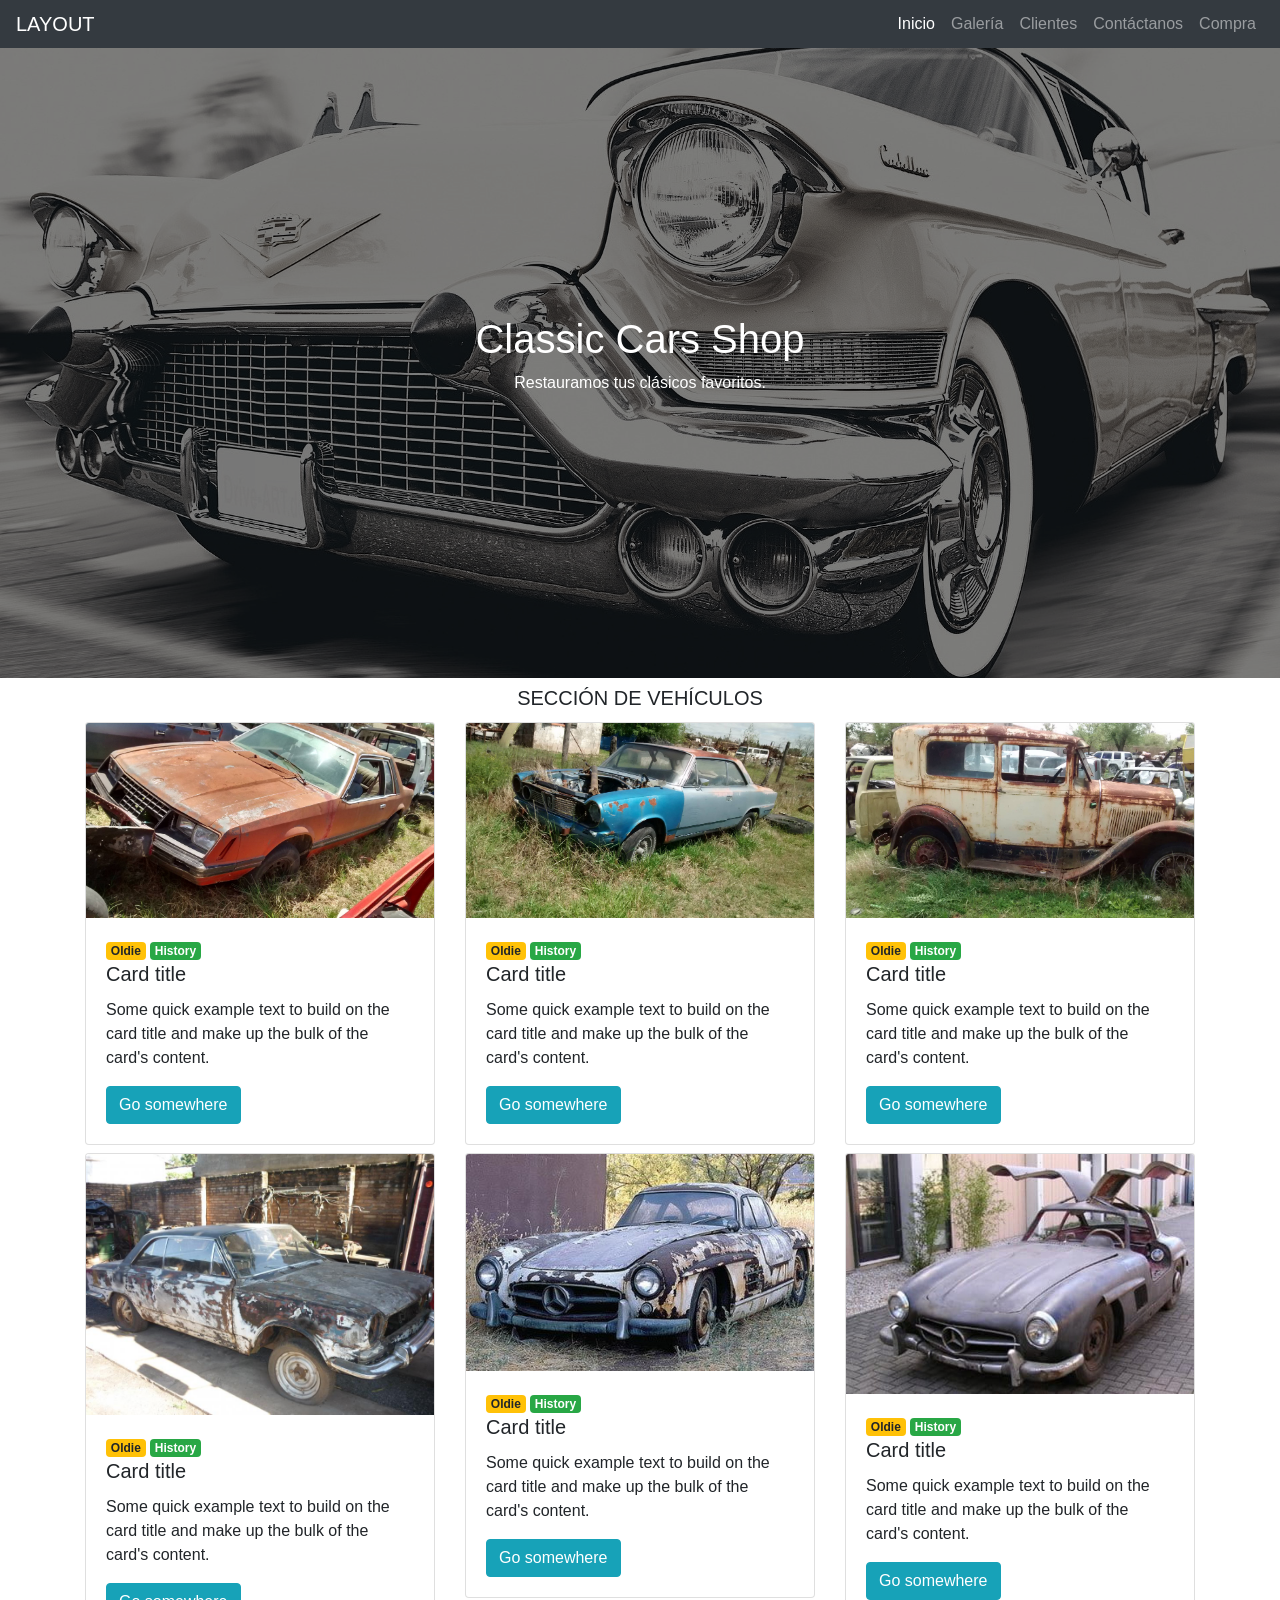
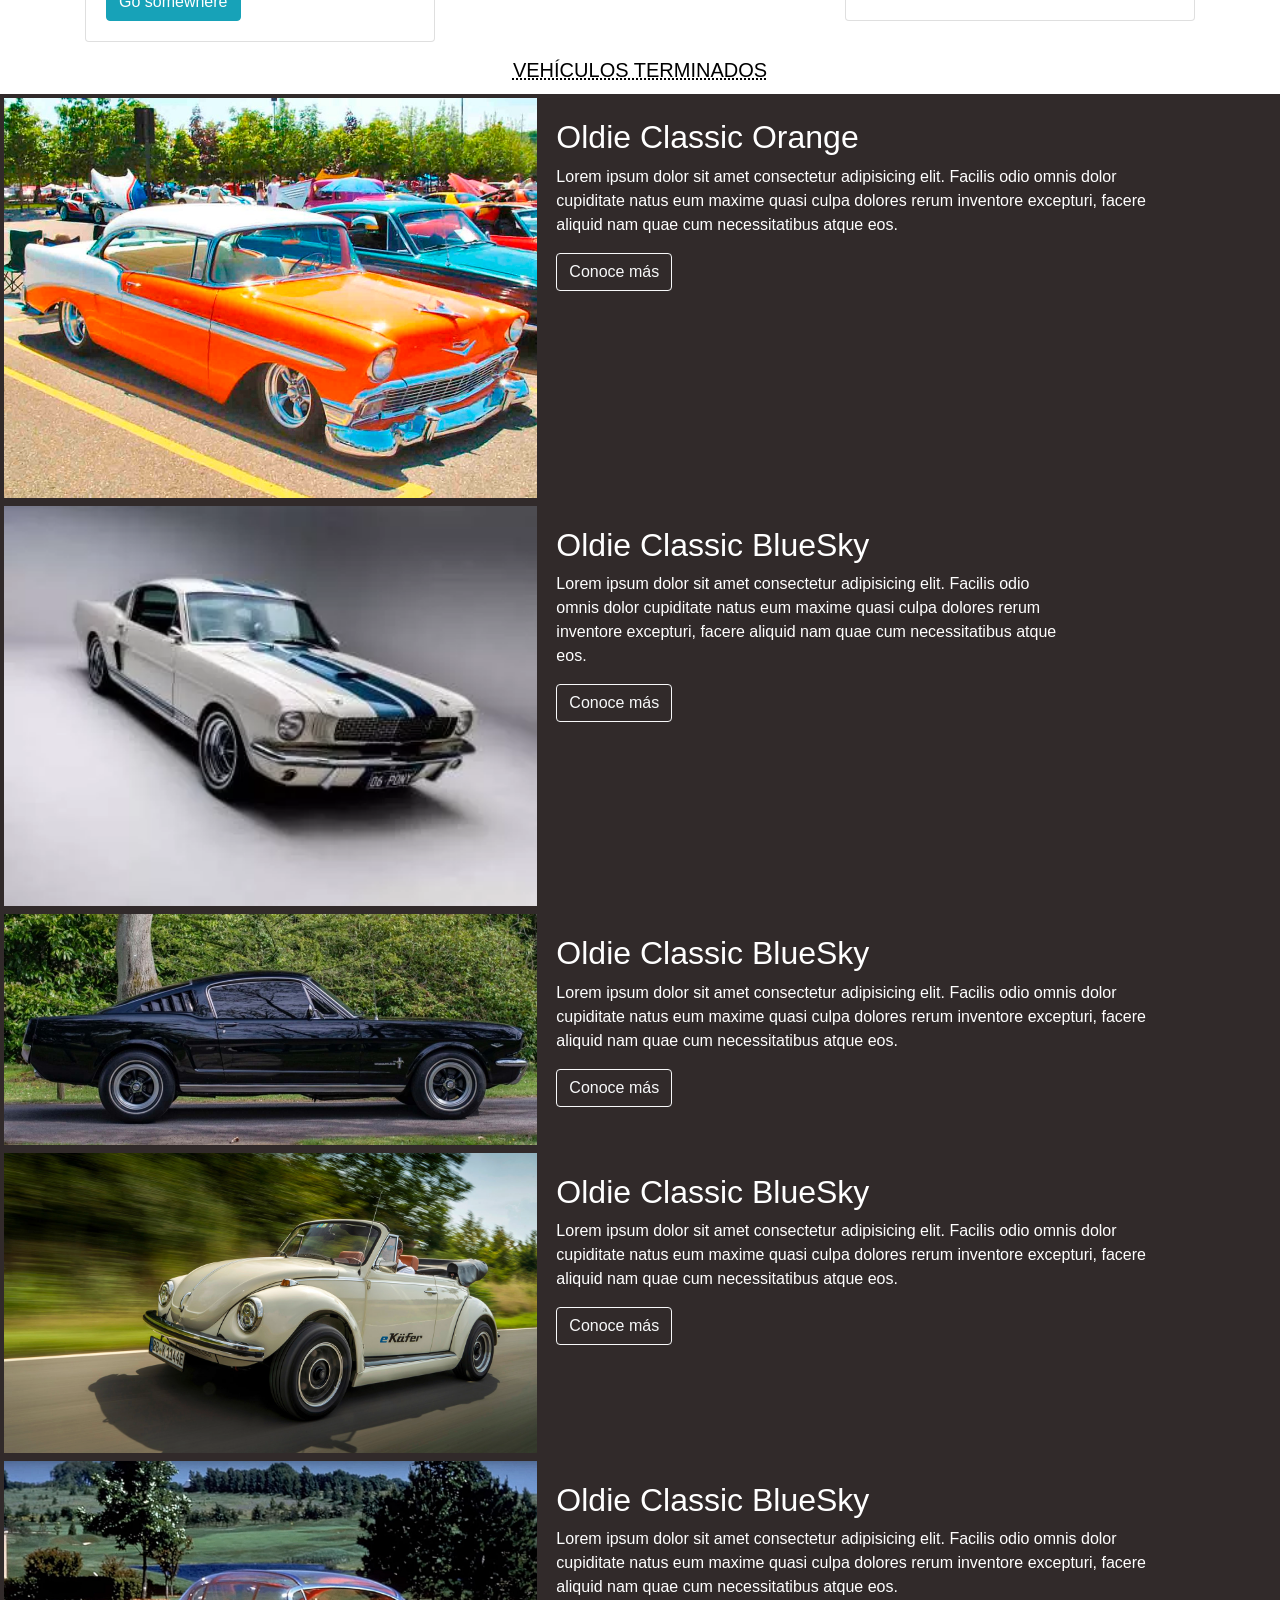
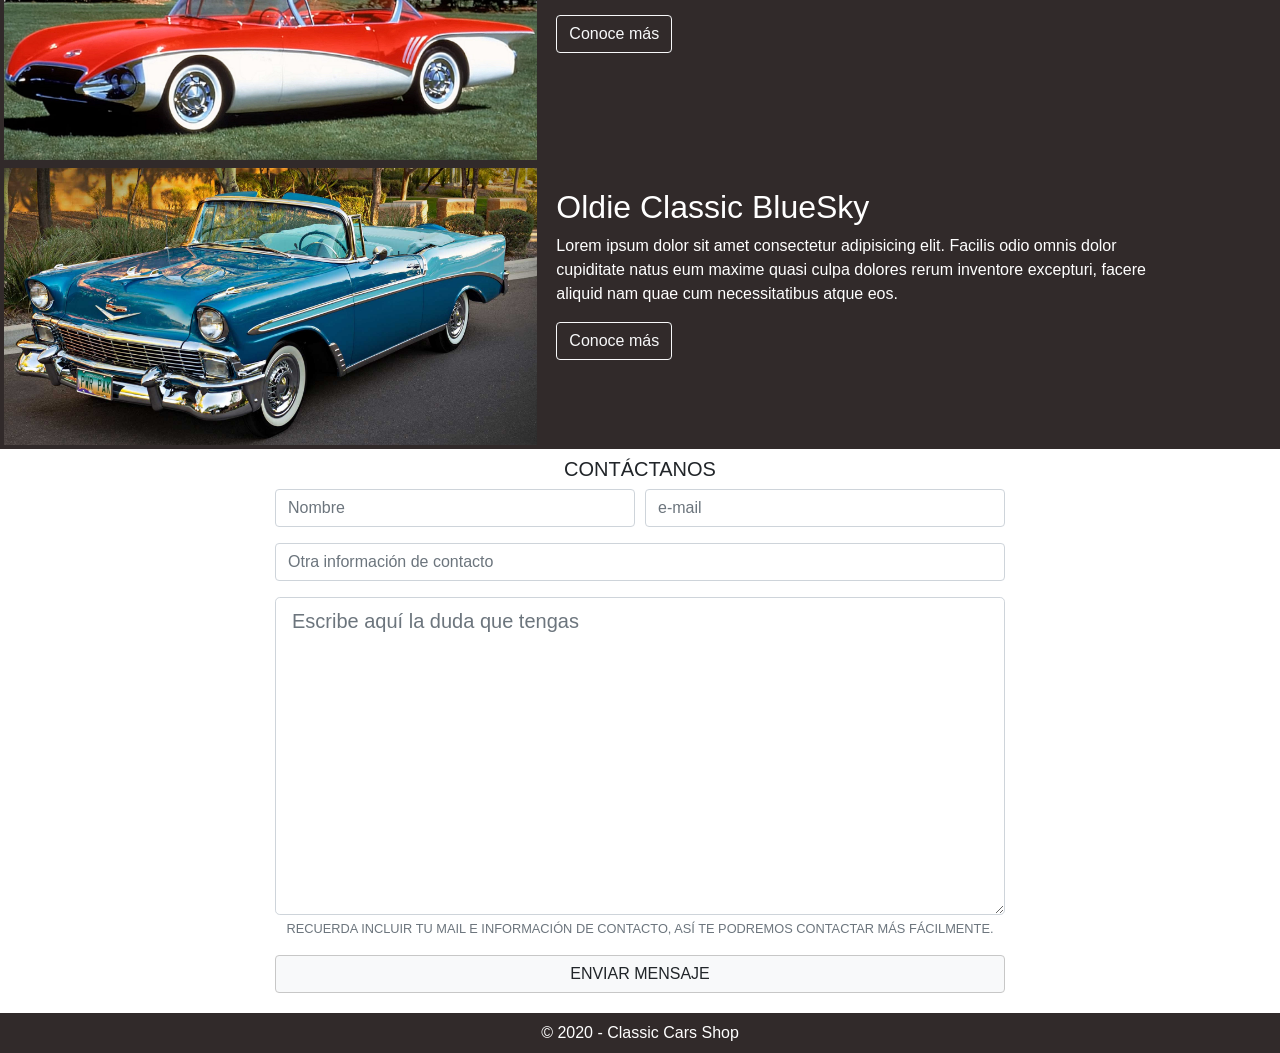
==== index.html @ 01b092a4 "Cambio de nombre a index.html" ====
<!DOCTYPE html>
<html lang="en">

<head>
  <meta charset="UTF-8">
  <meta name="viewport" content="width=device-width, initial-scale=1.0">
  <link rel="stylesheet" href="https://stackpath.bootstrapcdn.com/bootstrap/4.4.1/css/bootstrap.min.css"
    integrity="sha384-Vkoo8x4CGsO3+Hhxv8T/Q5PaXtkKtu6ug5TOeNV6gBiFeWPGFN9MuhOf23Q9Ifjh" crossorigin="anonymous">
  <link rel="stylesheet" href="previewHome.css" />
  <title>prewiewHome</title>
</head>

<body data-spy="scroll" data-target="#navbar" data-offset="56">
  <!-- LAYOUT -->
  <nav id="layout" class="navbar navbar-expand-lg navbar-dark bg-dark sticky-top pb-1 pt-1">
    <a class="navbar-brand" href="#">LAYOUT</a>
    <button class="navbar-toggler" type="button" data-toggle="collapse" data-target="#navbar"
      aria-controls="navbarSupportedContent" aria-expanded="false" aria-label="Toggle navigation">
      <span class="navbar-toggler-icon"></span>
    </button>

    <div class="collapse navbar-collapse" id="navbar">
      <ul class="navbar-nav ml-auto">
        <li class="nav-item">
          <a class="nav-link" href="#carouselCars">Inicio<span class="sr-only">(current)</span></a>
        </li>
        <li class="nav-item">
          <a class="nav-link" href="#CarGrid">Galería<span class="sr-only">(current)</span></a>
        </li>
        <li class="nav-item">
          <a class="nav-link" href="#final-product" tabindex="-1" aria-disabled="true">Clientes</a>
        </li>
        <li class="nav-item">
          <a class="nav-link" href="#form-contact">Contáctanos</a>
        </li>
        <li class="nav-item">
          <a class="nav-link" href="#modalCompra" data-toggle="modal" data-target="#modalCompra">Compra<span
              class="sr-only">(current)</span></a>
        </li>
      </ul>
    </div>
  </nav>
  <!-- /LAYOUT -->

  <!-- BODY -->

  <!-- Inicio -->

  <section id="carousel">
    <div id="carousel-container" class="container-fluid">
      <div id="carouselCars" class="carousel slide" data-ride="carousel" data-pause="false">
        <div class="carousel-inner">
          <div class="carousel-item active">
            <img src="assets/images/carousel/carousel-1.jpg" class="d-block w-100" alt="...">
            <div class="carousel-caption d-none d-md-block">
            </div>
          </div>
          <div class="carousel-item">
            <img src="assets/images/carousel/carousel-2.jpg" class="d-block w-100" alt="...">
            <div class="carousel-caption d-none d-md-block">
            </div>
          </div>
          <div class="carousel-item">
            <img src="assets/images/carousel/carousel-3.jpg" class="d-block w-100" alt="...">
            <div class="carousel-caption d-none d-md-block">
            </div>
          </div>
          <div class="carousel-item">
            <img src="assets/images/carousel/carousel-5.jpg" class="d-block w-100" alt="...">
            <div class="carousel-caption d-none d-md-block">
            </div>
          </div>
        </div>
        <div class="overlay">
          <div class="container">
            <div class="row align-items-center justify-content-center text">
              <div id="text" class="col-md-6">
                <h1>Classic Cars Shop</h1>
                <p>Restauramos tus clásicos favoritos.</p>
              </div>
            </div>
          </div>
        </div>
      </div>
    </div>
  </section>
  <!-- /Inicio -->

  <!-- Grilla de Vehículos -->

  <section id="CarGrid">
    <div class="container">
      <div class="row">
        <div class="col text-center text-uppercase pt-2 pb-1">
          <h5>Sección de vehículos</h5>
        </div>
      </div>
      <!-- Cada div.row es una columna, en la cual se contendrá las cards para mostrar los autos. -->
      <div class="row justify-content-center mb-2">
        <div class="col-sm-12 col-md-6 col-lg-4">
          <div class="card">
            <img src="assets/images/sell-product/product-1.jpg" class="card-img-top" alt="...">
            <div class="card-body">
              <div class="badge badge-warning">Oldie</div>
              <div class="badge badge-success">History</div>
              <h5 class="card-title">Card title</h5>
              <p class="card-text">Some quick example text to build on the card title and make up the bulk of the card's
                content.</p>
              <a href="#" class="btn btn-info">Go somewhere</a>
            </div>
          </div>
        </div>
        <div class="col-sm-12 col-md-6 col-lg-4">
          <div class="card">
            <img src="assets/images/sell-product/product-2.jpg" class="card-img-top" alt="...">
            <div class="card-body">
              <div class="badge badge-warning">Oldie</div>
              <div class="badge badge-success">History</div>
              <h5 class="card-title">Card title</h5>
              <p class="card-text">Some quick example text to build on the card title and make up the bulk of the card's
                content.</p>
              <a href="#" class="btn btn-info">Go somewhere</a>
            </div>
          </div>
        </div>
        <div class="col-sm-12 col-md-6 col-lg-4">
          <div class="card">
            <img src="assets/images/sell-product/product-3.jpg" class="card-img-top" alt="...">
            <div class="card-body">
              <div class="badge badge-warning">Oldie</div>
              <div class="badge badge-success">History</div>
              <h5 class="card-title">Card title</h5>
              <p class="card-text">Some quick example text to build on the card title and make up the bulk of the card's
                content.</p>
              <a href="#" class="btn btn-info">Go somewhere</a>
            </div>
          </div>
        </div>
      </div>
      <div class="row justify-content-center mb-2">
        <div class="col-sm-12 col-md-6 col-lg-4">
          <div class="card">
            <img src="assets/images/sell-product/product-4.jpg" class="card-img-top" alt="...">
            <div class="card-body">
              <div class="badge badge-warning">Oldie</div>
              <div class="badge badge-success">History</div>
              <h5 class="card-title">Card title</h5>
              <p class="card-text">Some quick example text to build on the card title and make up the bulk of the card's
                content.</p>
              <a href="#" class="btn btn-info">Go somewhere</a>
            </div>
          </div>
        </div>
        <div class="col-sm-12 col-md-6 col-lg-4">
          <div class="card">
            <img src="assets/images/sell-product/product-5.jpg" class="card-img-top" alt="...">
            <div class="card-body">
              <div class="badge badge-warning">Oldie</div>
              <div class="badge badge-success">History</div>
              <h5 class="card-title">Card title</h5>
              <p class="card-text">Some quick example text to build on the card title and make up the bulk of the card's
                content.</p>
              <a href="#" class="btn btn-info">Go somewhere</a>
            </div>
          </div>
        </div>
        <div class="col-sm-12 col-md-6 col-lg-4">
          <div class="card">
            <img src="assets/images/sell-product/product-6.jpg" class="card-img-top" alt="...">
            <div class="card-body">
              <div class="badge badge-warning">Oldie</div>
              <div class="badge badge-success">History</div>
              <h5 class="card-title">Card title</h5>
              <p class="card-text">Some quick example text to build on the card title and make up the bulk of the card's
                content.</p>
              <a href="#" class="btn btn-info">Go somewhere</a>
            </div>
          </div>
        </div>
      </div>
    </div>
  </section>

  <!-- /Grilla de Vehículos -->

  <!-- Ejemplo de vehículos terminados -->

  <section id="final-product">
    <div id="finished-cars" class="col text-center text-uppercase pt-2 pb-1">
      <h5><abbr data-toggle="tooltip"
          title="Son vehículos que nosotros recondicionamos para poder seguir disfrutando de ellos">Vehículos
          terminados</abbr></h5>
    </div>
    <div class="container-fluid">
      <div class="row">
        <div class="col-12 col-lg-5 pl-0 pr-0 mr-1 ml-1 mt-1 mb-1">
          <img src="assets/images/final-product/image1.jpg" alt="" />
        </div>
        <div class="col-12 col-lg-6 pt-4 pb-4">
          <h2>Oldie Classic Orange</h2>
          <p>Lorem ipsum dolor sit amet consectetur adipisicing elit. Facilis odio omnis dolor cupiditate natus eum
            maxime quasi culpa dolores rerum inventore excepturi, facere aliquid nam quae cum necessitatibus atque eos.
          </p>
          <a href="#" class="btn btn-outline-light">Conoce más</a>
        </div>
        <div class="col-12 col-lg-5 pl-0 pr-0 mr-1 ml-1 mt-1 mb-1">
          <img src="assets/images/final-product/image2.webp" alt="" />
        </div>
        <div class="col-12 col-lg-5 pt-4 pb-4">
          <h2>Oldie Classic BlueSky</h2>
          <p>Lorem ipsum dolor sit amet consectetur adipisicing elit. Facilis odio omnis dolor cupiditate natus eum
            maxime quasi culpa dolores rerum inventore excepturi, facere aliquid nam quae cum necessitatibus atque eos.
          </p>
          <a href="#" class="btn btn-outline-light">Conoce más</a>
        </div>
        <div class="col-12 col-lg-5 pl-0 pr-0 mr-1 ml-1 mt-1 mb-1">
          <img src="assets/images/final-product/image3.jpg" alt="" />
        </div>
        <div class="col-12 col-lg-6 pt-4 pb-4">
          <h2>Oldie Classic BlueSky</h2>
          <p>Lorem ipsum dolor sit amet consectetur adipisicing elit. Facilis odio omnis dolor cupiditate natus eum
            maxime quasi culpa dolores rerum inventore excepturi, facere aliquid nam quae cum necessitatibus atque eos.
          </p>
          <a href="#" class="btn btn-outline-light">Conoce más</a>
        </div>
        <div class="col-12 col-lg-5 pl-0 pr-0 mr-1 ml-1 mt-1 mb-1">
          <img src="assets/images/final-product/image4.jpg" alt="" />
        </div>
        <div class="col-12 col-lg-6 pt-4 pb-4">
          <h2>Oldie Classic BlueSky</h2>
          <p>Lorem ipsum dolor sit amet consectetur adipisicing elit. Facilis odio omnis dolor cupiditate natus eum
            maxime quasi culpa dolores rerum inventore excepturi, facere aliquid nam quae cum necessitatibus atque eos.
          </p>
          <a href="#" class="btn btn-outline-light">Conoce más</a>
        </div>
        <div class="col-12 col-lg-5 pl-0 pr-0 mr-1 ml-1 mt-1 mb-1">
          <img src="assets/images/final-product/image5.jpg" alt="" />
        </div>
        <div class="col-12 col-lg-6 pt-4 pb-4">
          <h2>Oldie Classic BlueSky</h2>
          <p>Lorem ipsum dolor sit amet consectetur adipisicing elit. Facilis odio omnis dolor cupiditate natus eum
            maxime quasi culpa dolores rerum inventore excepturi, facere aliquid nam quae cum necessitatibus atque eos.
          </p>
          <a href="#" class="btn btn-outline-light">Conoce más</a>
        </div>
        <div class="col-12 col-lg-5 pl-0 pr-0 mr-1 ml-1 mt-1 mb-1">
          <img src="assets/images/final-product/image6.jpg" alt="" />
        </div>
        <div class="col-12 col-lg-6 pt-4 pb-4">
          <h2>Oldie Classic BlueSky</h2>
          <p>Lorem ipsum dolor sit amet consectetur adipisicing elit. Facilis odio omnis dolor cupiditate natus eum
            maxime quasi culpa dolores rerum inventore excepturi, facere aliquid nam quae cum necessitatibus atque eos.
          </p>
          <a href="#" class="btn btn-outline-light">Conoce más</a>
        </div>
      </div>
    </div>
  </section>

  <!-- /Ejemplo de vehículos terminados -->

  <!-- Formulario Contacto -->

  <section id="form-contact">
    <div class="container">
      <div class="row">
        <div class="col text-center text-uppercase pt-2 pb-1">
          <h5>Contáctanos</h5>
          <div class="row">
            <div class="col col-md-10 offset-md-1 col-lg-8 offset-lg-2">
              <form>
                <div class="form-row">
                  <div class="form-group col12 col-md-6">
                    <input type="text" class="form-control" placeholder="Nombre">
                  </div>
                  <div class="col12 col-md-6">
                    <input type="text" class="form-control" placeholder="e-mail">
                  </div>
                  <div class="form-group col12 col-md-12">
                    <input type="text" class="form-control" placeholder="Otra información de contacto">
                  </div>
                </div>
                <div class="form-row">
                  <div class="form-group col">
                    <textarea name="text" id="" cols="30" rows="10" class="form-control form-control-lg"
                      placeholder="Escribe aquí la duda que tengas"></textarea>
                    <small class="form-text text-muted">
                      Recuerda incluir tu mail e información de contacto, así te podremos contactar más fácilmente.
                    </small>
                  </div>
                </div>
                <div class="form-row">
                  <div class="form-group col">
                    <a href="#modalMail" data-toggle="modal" data-target="#modalMail" class="btn btn-light btn-block"
                      style="border: 1px solid #c7c7c7;">Enviar mensaje</a>
                  </div>
                </div>
              </form>
            </div>
          </div>
        </div>
  </section>

  <!-- /Formulario Contacto -->

  <!-- /BODY -->

  <!-- FOOTER -->
  <footer class="panel-footer text-center pb-2 pt-2" style="color: white; background: #312a2a; padding: 0;">&copy; 2020
    - Classic Cars Shop
  </footer>
  <!-- /FOOTER -->

  <!-- ModalCompra -->

  <div class="modal fade" id="modalCompra" tabindex="-1" role="dialog" aria-labelledby="exampleModalCenterTitle"
    aria-hidden="true">
    <div class="modal-dialog modal-dialog-centered" role="document">
      <div class="modal-content">
        <div class="modal-header">
          <h5 class="modal-title" id="exampleModalCenterTitle">Compra</h5>
          <button type="button" class="close" data-dismiss="modal" aria-label="Close">
            <span aria-hidden="true">&times;</span>
          </button>
        </div>
        <div class="modal-body">
          <form action="">
            <div class="form-row">
              <div class="form-group col">
                <div class="input-group mb-3">
                  <div class="input-group-prepend">
                    <span class="input-group-text" id="basic-addon1">@</span>
                  </div>
                  <input type="text" class="form-control" placeholder="Username" aria-label="Username"
                    aria-describedby="basic-addon1">
                </div>
              </div>
            </div>
          </form>
          <div class="alert alert-info" role="alert">
            Recibirás un mail al correo ingresado.
          </div>
        </div>
        <div class="modal-footer">
          <button type="button" class="btn btn-secondary" data-dismiss="modal">Cerrar</button>
          <button type="button" class="btn btn-info" data-dismiss="modal">Enviar solicitud</button>
        </div>
      </div>
    </div>
  </div>

  <!-- /ModalCompra -->

  <!-- Modal-Mail -->

  <div class="modal fade" id="modalMail" tabindex="-1" role="dialog" aria-labelledby="exampleModalCenterTitle"
    aria-hidden="true">
    <div class="modal-dialog modal-dialog-centered" role="document">
      <div class="modal-content">
        <div class="modal-header">
          <h5 class="modal-title" id="title-msg-success">Mensaje enviado</h5>
          <button type="button" class="close" data-dismiss="modal" aria-label="Close">
            <span aria-hidden="true">&times;</span>
          </button>
        </div>
        <div class="modal-body">

          <div id="message-success" class="alert alert-success mb-0" role="alert">
            Gracias! Nos contactaremos contigo a la brevedad.
          </div>
        </div>
        <div class="modal-footer">
          <button type="button" class="btn btn-secondary btn-block" data-dismiss="modal">Cerrar</button>
        </div>
      </div>
    </div>
  </div>

  <!-- /Modal-Mail -->

  <script src="https://code.jquery.com/jquery-3.3.1.slim.min.js"
    integrity="sha384-q8i/X+965DzO0rT7abK41JStQIAqVgRVzpbzo5smXKp4YfRvH+8abtTE1Pi6jizo"
    crossorigin="anonymous"></script>
  <script src="https://cdnjs.cloudflare.com/ajax/libs/popper.js/1.14.3/umd/popper.min.js"
    integrity="sha384-ZMP7rVo3mIykV+2+9J3UJ46jBk0WLaUAdn689aCwoqbBJiSnjAK/l8WvCWPIPm49"
    crossorigin="anonymous"></script>
  <script src="https://stackpath.bootstrapcdn.com/bootstrap/4.1.3/js/bootstrap.min.js"
    integrity="sha384-ChfqqxuZUCnJSK3+MXmPNIyE6ZbWh2IMqE241rYiqJxyMiZ6OW/JmZQ5stwEULTy"
    crossorigin="anonymous"></script>
  <script src="previewHome.js"></script>
</body>

</html>
---- previewHome.css ----
#final-product {
  background-color: #312a2a;
  color: white;
}

#final-product img {
  max-width: 100%;
}

#finished-cars {
  background: white;
  color: black;
}

#final-product img {
  object-fit: contain;
  width: 100%;
}

#CarGrid img {
  object-fit: contain;
  height: 100%;
}

#message-success {
  text-align: center;
}

#carousel-container {
  padding-left: 0;
  padding-right: 0;
}

#carousel-container img {
  /* height: 530px; */
  height: 70vh;
  object-fit: cover;
  object-position: center;
  filter: grayscale(70%);
}

#carouselCars {
  position: relative;
}

#carouselCars .overlay {
  position: absolute;
  top: 0;
  bottom: 0;
  left: 0;
  right: 0;
  background: rgba(0, 0, 0, 0.5);
  color: white;
}

#carouselCars .overlay #text {
  text-align: center;
}

#carouselCars .overlay .container,
#carouselCars .overlay .row {
  height: 100%;
}

@media screen and (max-width: 480px) {
  #carouselCars .overlay h1 {
    font-size: 1.5em;    
  }
}
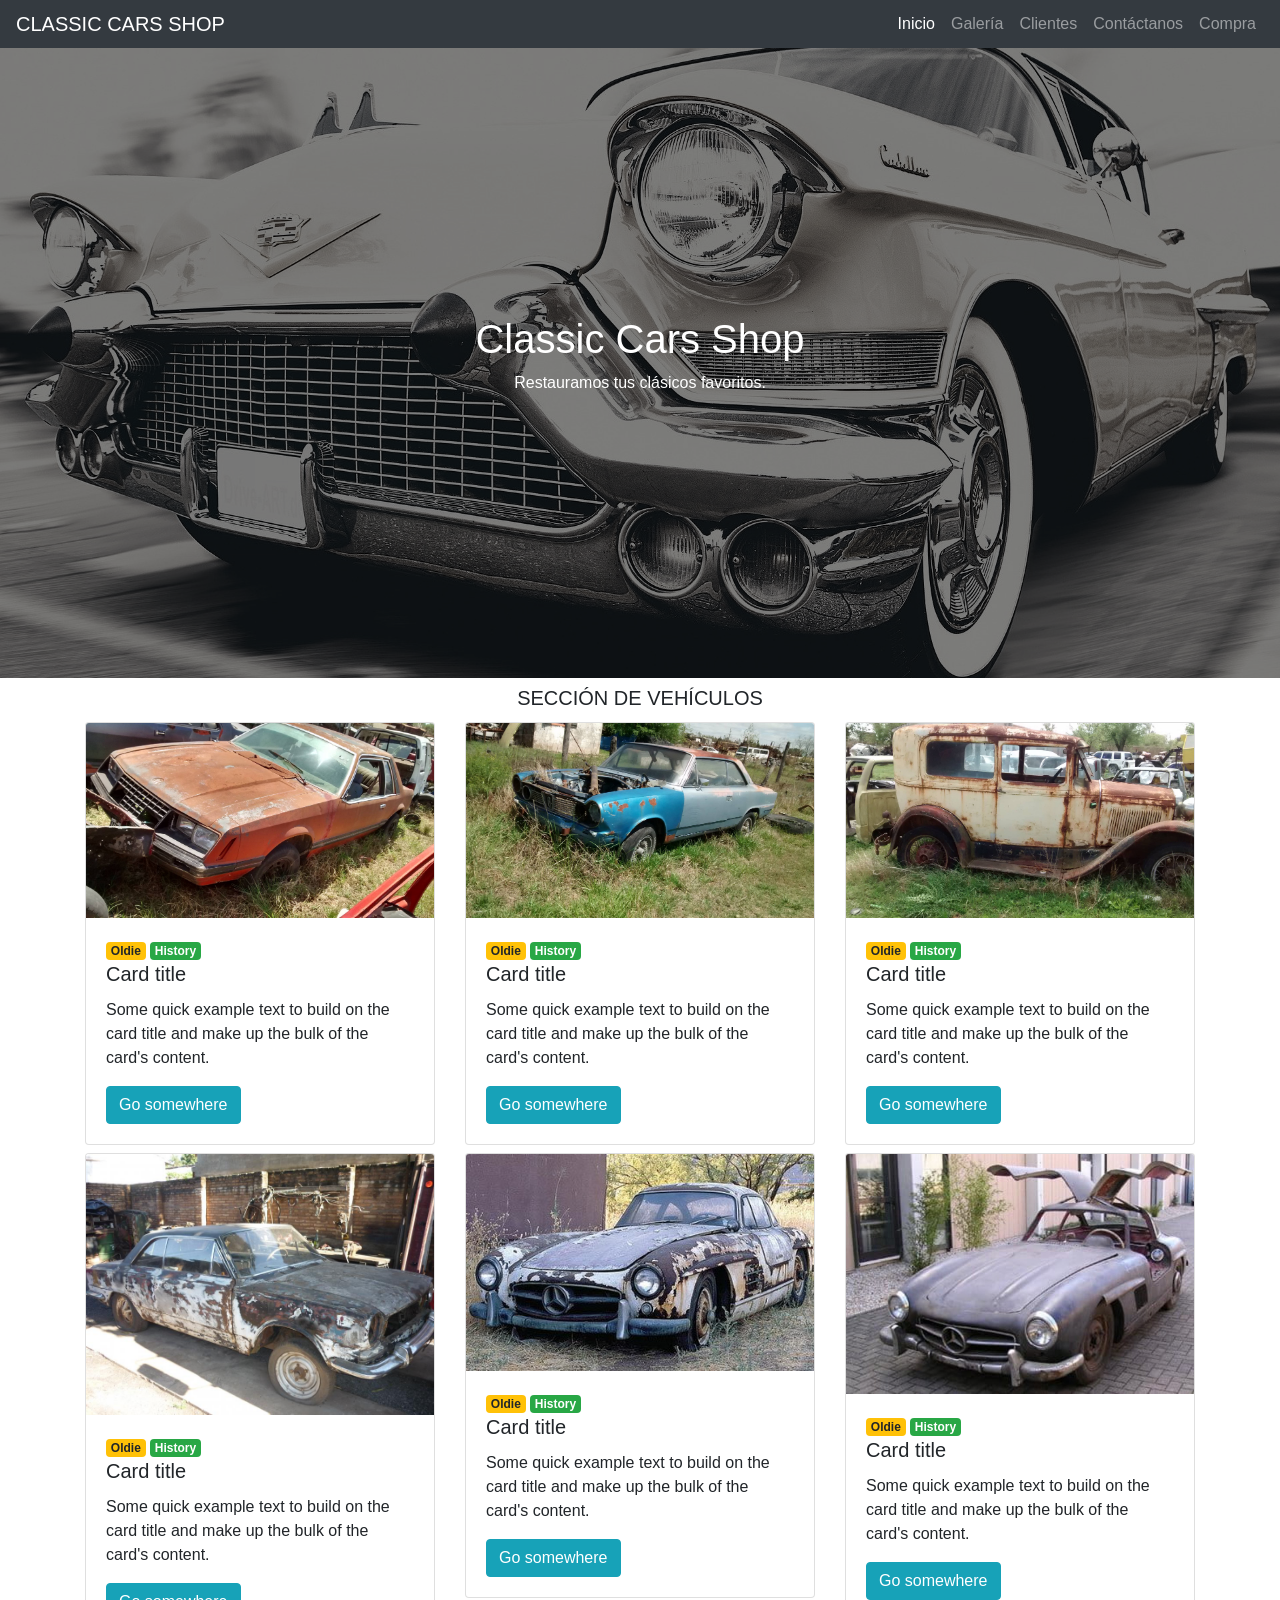
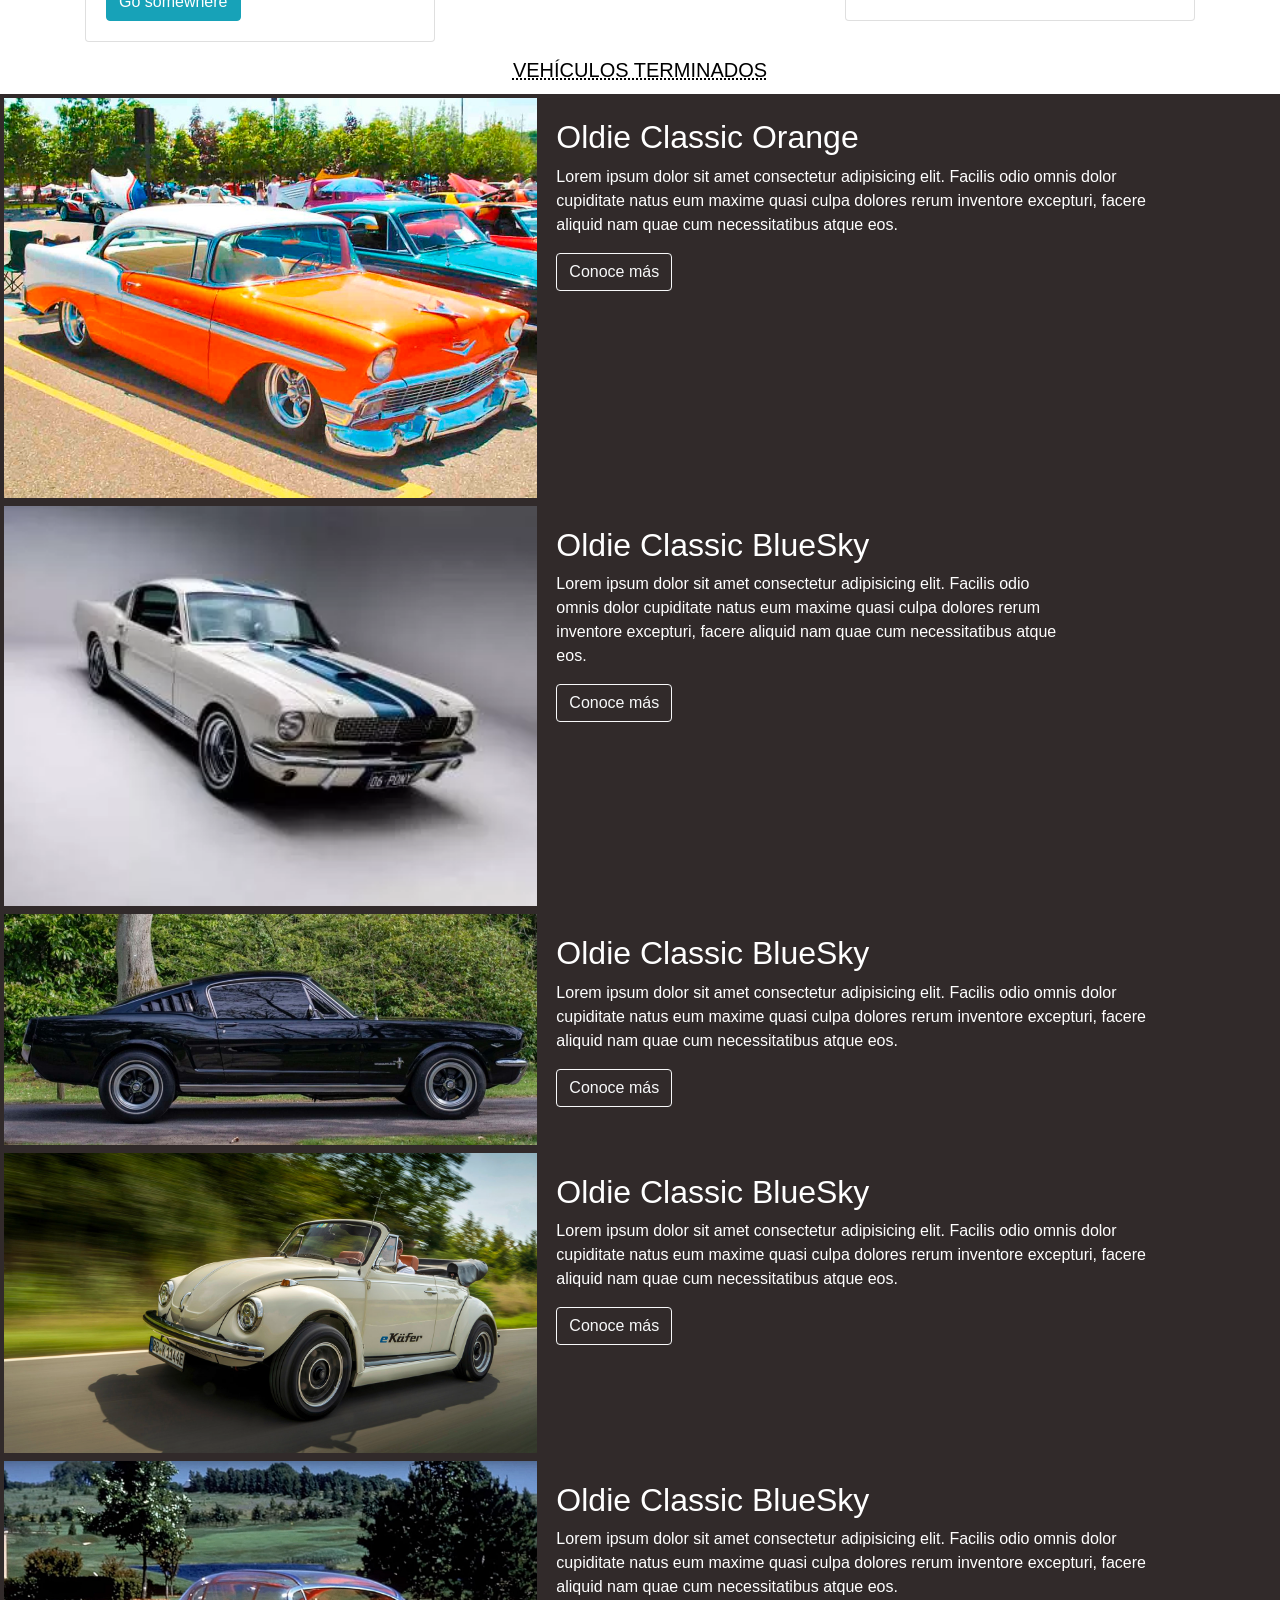
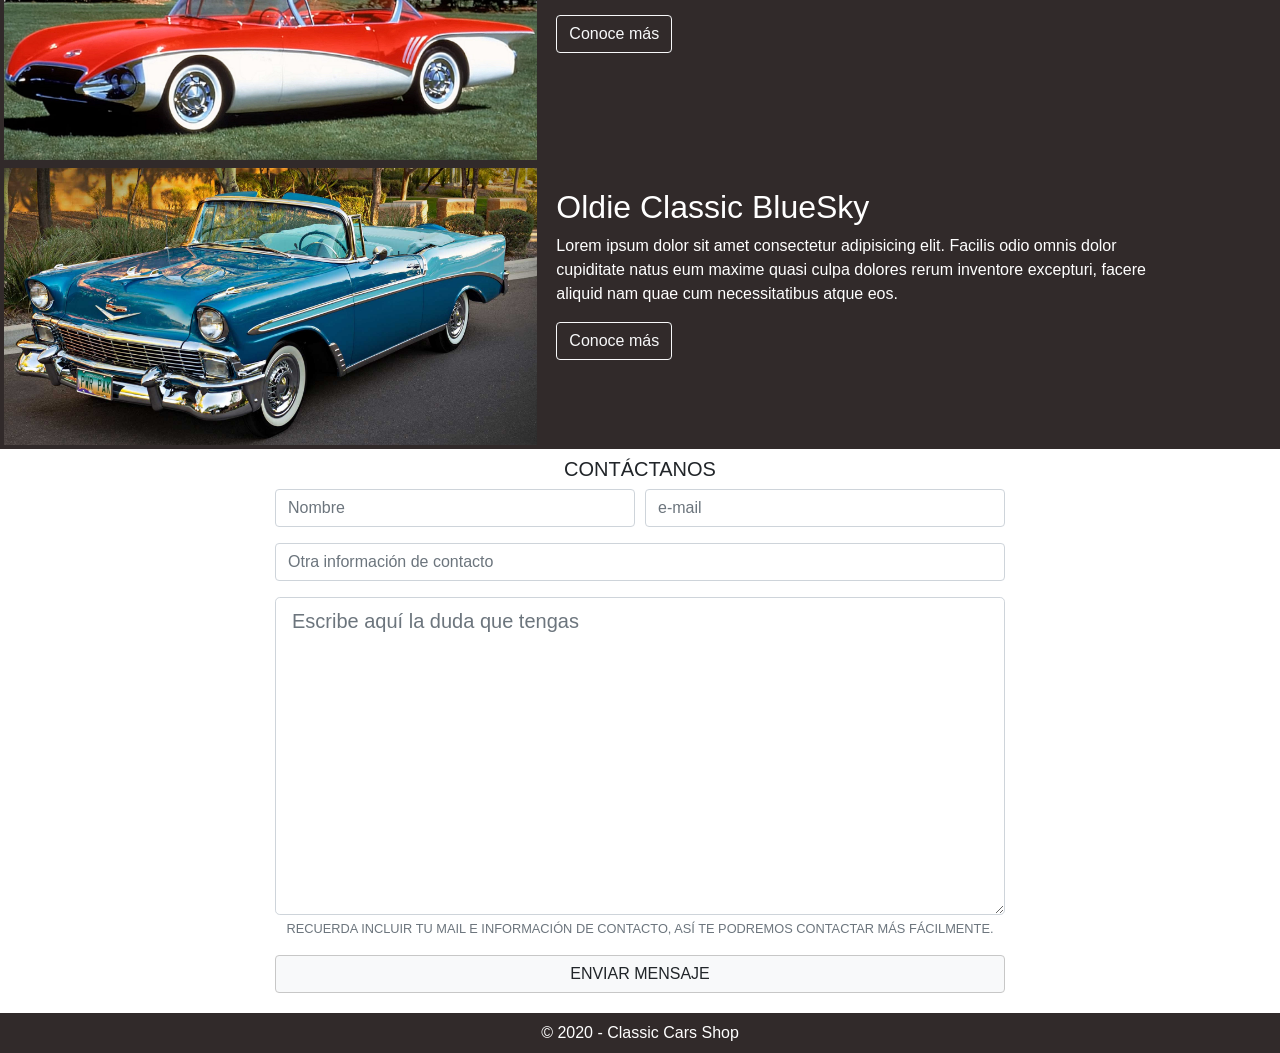
==== commit 3dafaee4: "Cambios en titulos - Fix Responsive Ipad" ====
--- a/index.html
+++ b/index.html
@@ -7,13 +7,13 @@
   <link rel="stylesheet" href="https://stackpath.bootstrapcdn.com/bootstrap/4.4.1/css/bootstrap.min.css"
     integrity="sha384-Vkoo8x4CGsO3+Hhxv8T/Q5PaXtkKtu6ug5TOeNV6gBiFeWPGFN9MuhOf23Q9Ifjh" crossorigin="anonymous">
   <link rel="stylesheet" href="previewHome.css" />
-  <title>prewiewHome</title>
+  <title>Classic Cars Shop</title>
 </head>
 
 <body data-spy="scroll" data-target="#navbar" data-offset="56">
   <!-- LAYOUT -->
   <nav id="layout" class="navbar navbar-expand-lg navbar-dark bg-dark sticky-top pb-1 pt-1">
-    <a class="navbar-brand" href="#">LAYOUT</a>
+    <a class="navbar-brand" href="#">CLASSIC CARS SHOP</a>
     <button class="navbar-toggler" type="button" data-toggle="collapse" data-target="#navbar"
       aria-controls="navbarSupportedContent" aria-expanded="false" aria-label="Toggle navigation">
       <span class="navbar-toggler-icon"></span>
@@ -97,7 +97,7 @@
       </div>
       <!-- Cada div.row es una columna, en la cual se contendrá las cards para mostrar los autos. -->
       <div class="row justify-content-center mb-2">
-        <div class="col-sm-12 col-md-6 col-lg-4">
+        <div class="col-sm-12 col-md-4 col-lg-4">
           <div class="card">
             <img src="assets/images/sell-product/product-1.jpg" class="card-img-top" alt="...">
             <div class="card-body">
@@ -110,7 +110,7 @@
             </div>
           </div>
         </div>
-        <div class="col-sm-12 col-md-6 col-lg-4">
+        <div class="col-sm-12 col-md-4 col-lg-4">
           <div class="card">
             <img src="assets/images/sell-product/product-2.jpg" class="card-img-top" alt="...">
             <div class="card-body">
@@ -123,7 +123,7 @@
             </div>
           </div>
         </div>
-        <div class="col-sm-12 col-md-6 col-lg-4">
+        <div class="col-sm-12 col-md-4 col-lg-4">
           <div class="card">
             <img src="assets/images/sell-product/product-3.jpg" class="card-img-top" alt="...">
             <div class="card-body">
@@ -138,7 +138,7 @@
         </div>
       </div>
       <div class="row justify-content-center mb-2">
-        <div class="col-sm-12 col-md-6 col-lg-4">
+        <div class="col-sm-12 col-md-4 col-lg-4">
           <div class="card">
             <img src="assets/images/sell-product/product-4.jpg" class="card-img-top" alt="...">
             <div class="card-body">
@@ -151,7 +151,7 @@
             </div>
           </div>
         </div>
-        <div class="col-sm-12 col-md-6 col-lg-4">
+        <div class="col-sm-12 col-md-4 col-lg-4">
           <div class="card">
             <img src="assets/images/sell-product/product-5.jpg" class="card-img-top" alt="...">
             <div class="card-body">
@@ -164,7 +164,7 @@
             </div>
           </div>
         </div>
-        <div class="col-sm-12 col-md-6 col-lg-4">
+        <div class="col-sm-12 col-md-4 col-lg-4">
           <div class="card">
             <img src="assets/images/sell-product/product-6.jpg" class="card-img-top" alt="...">
             <div class="card-body">
--- a/previewHome.css
+++ b/previewHome.css
@@ -66,4 +66,8 @@
   #carouselCars .overlay h1 {
     font-size: 1.5em;    
   }
+}
+
+@media screen and (min-width: 1441px) {
+
 }
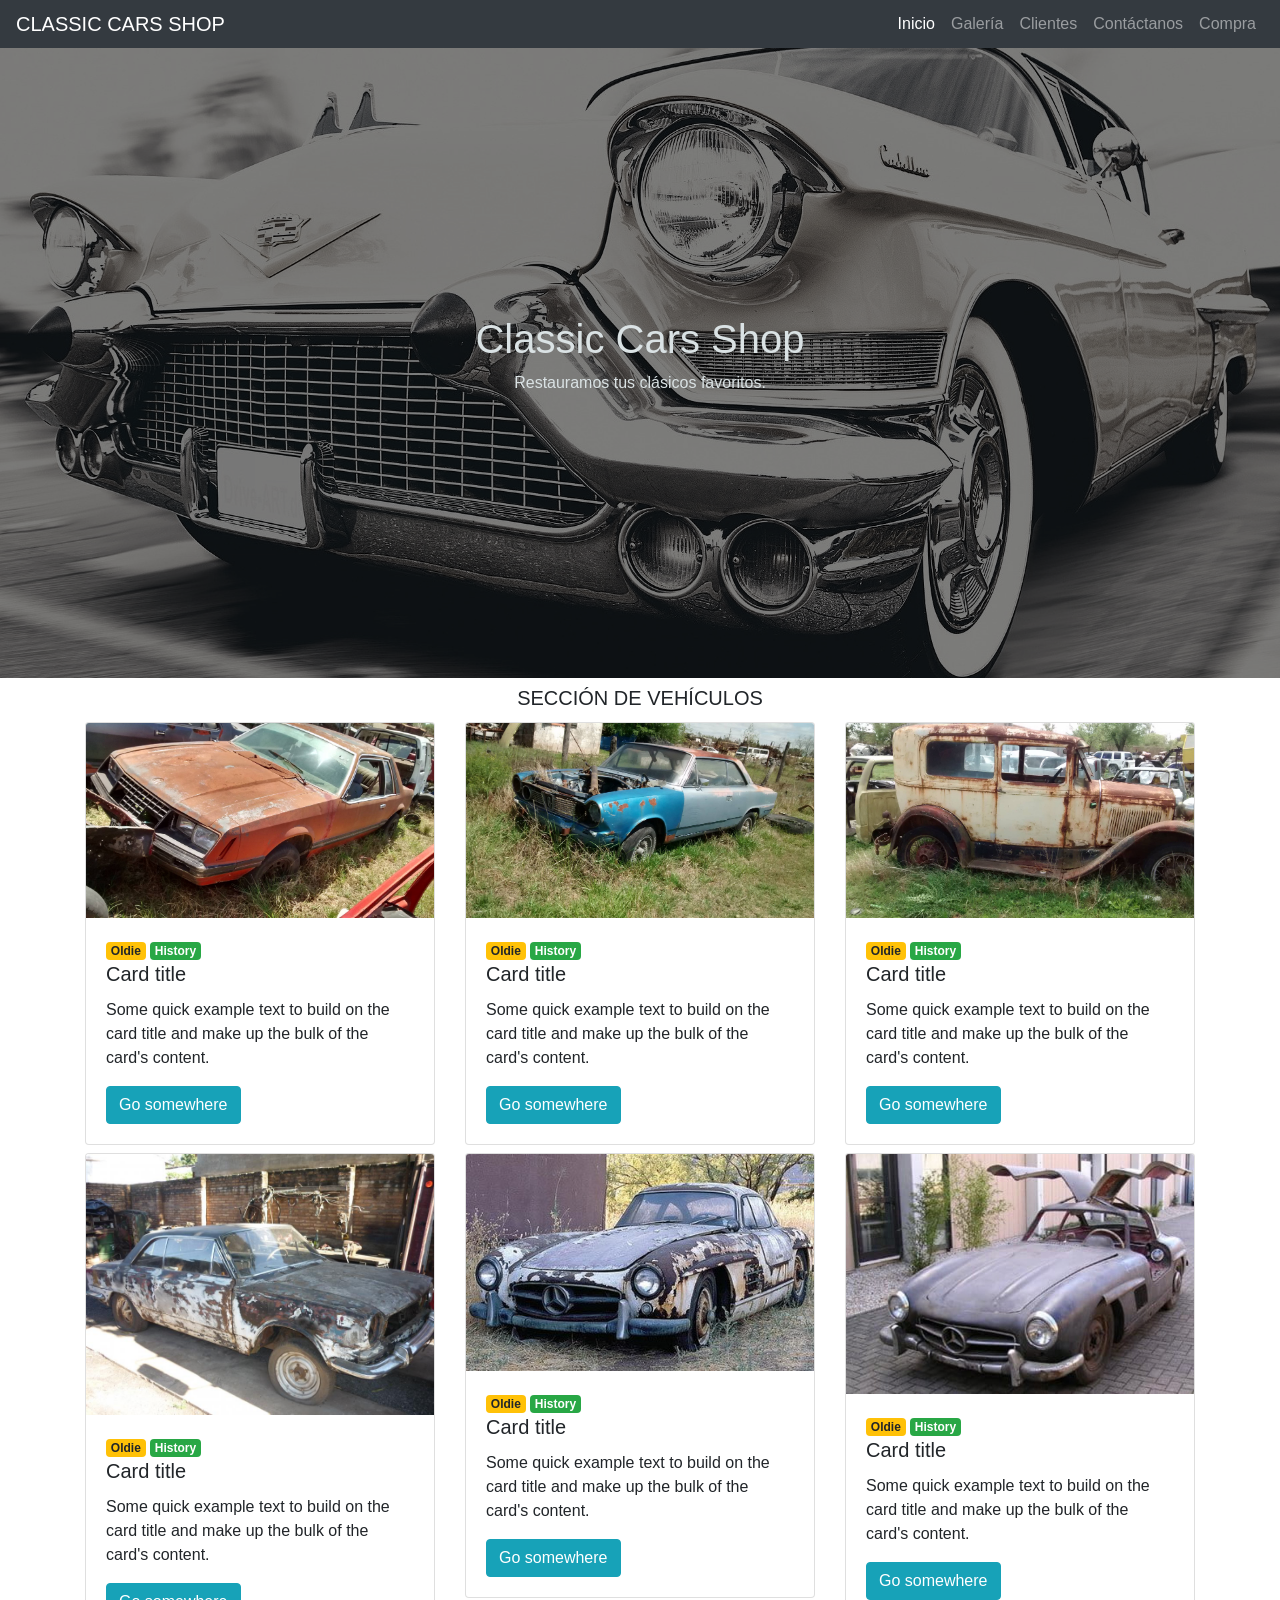
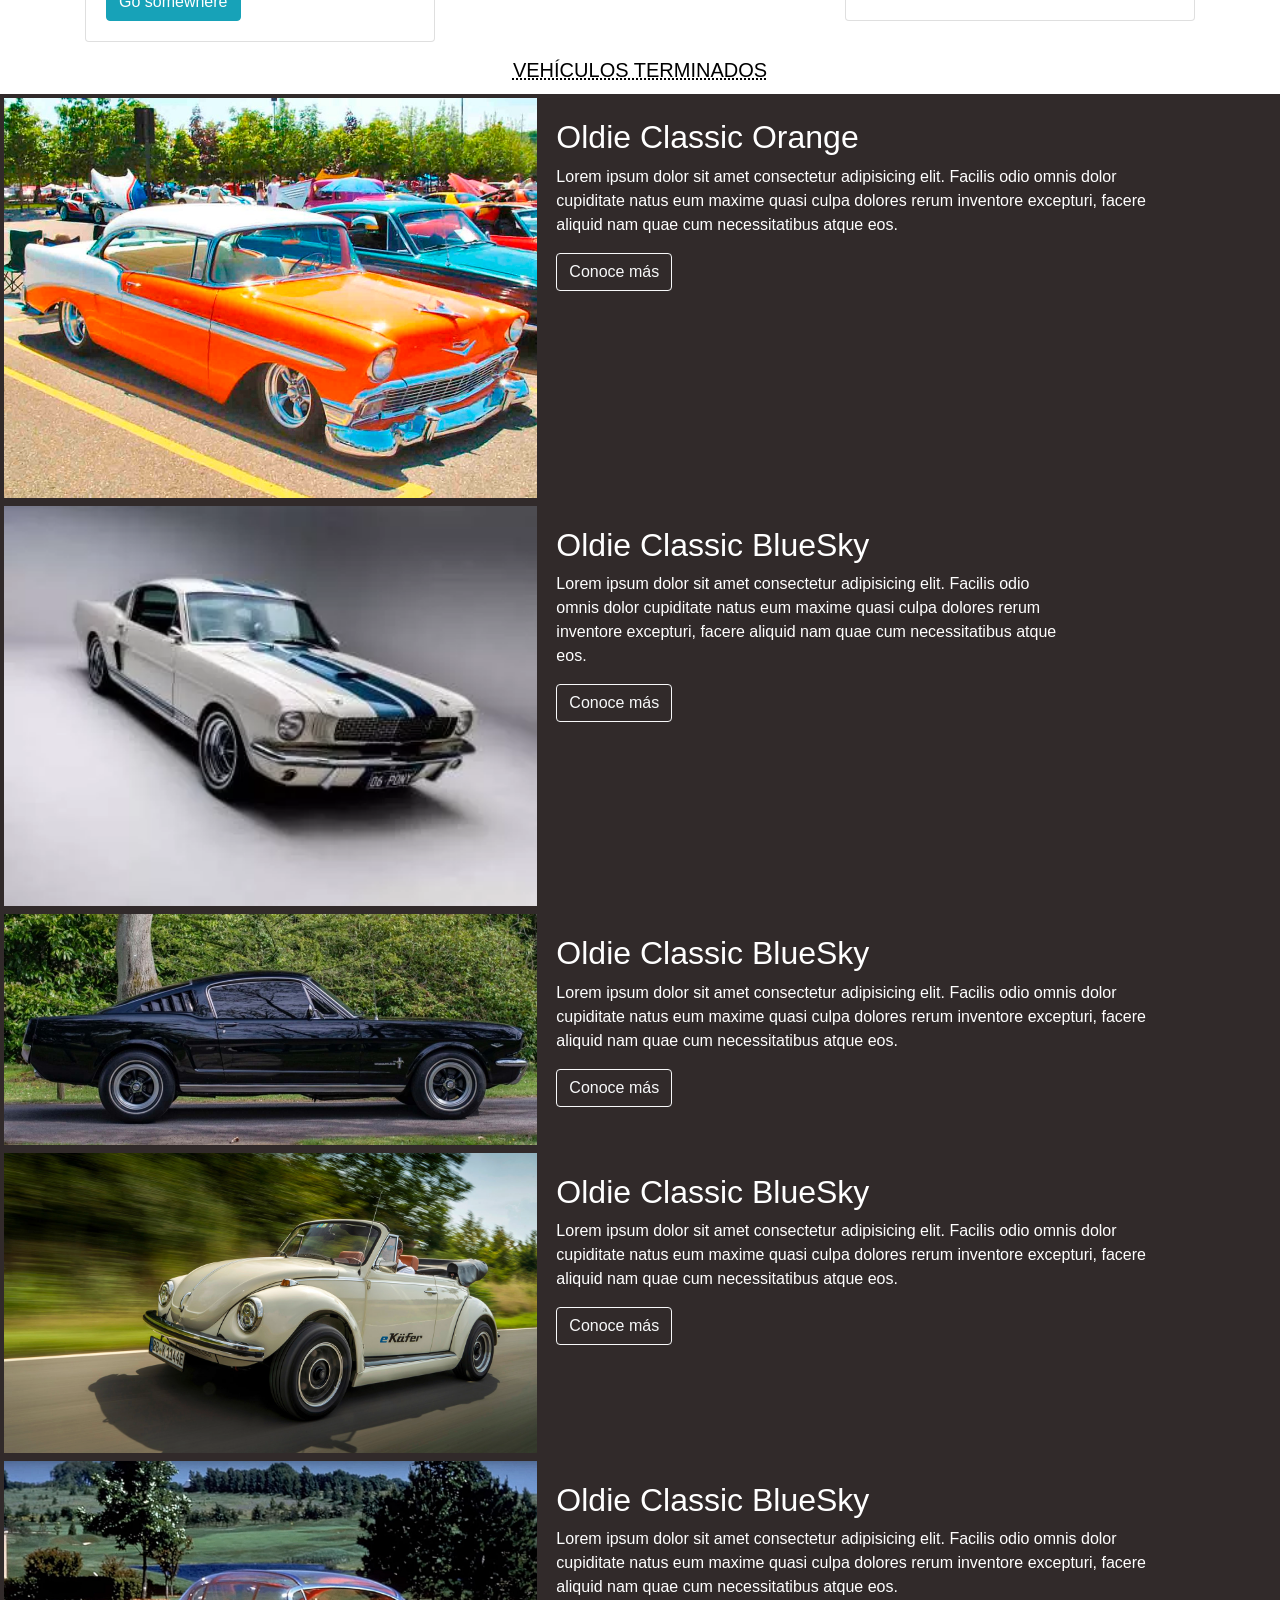
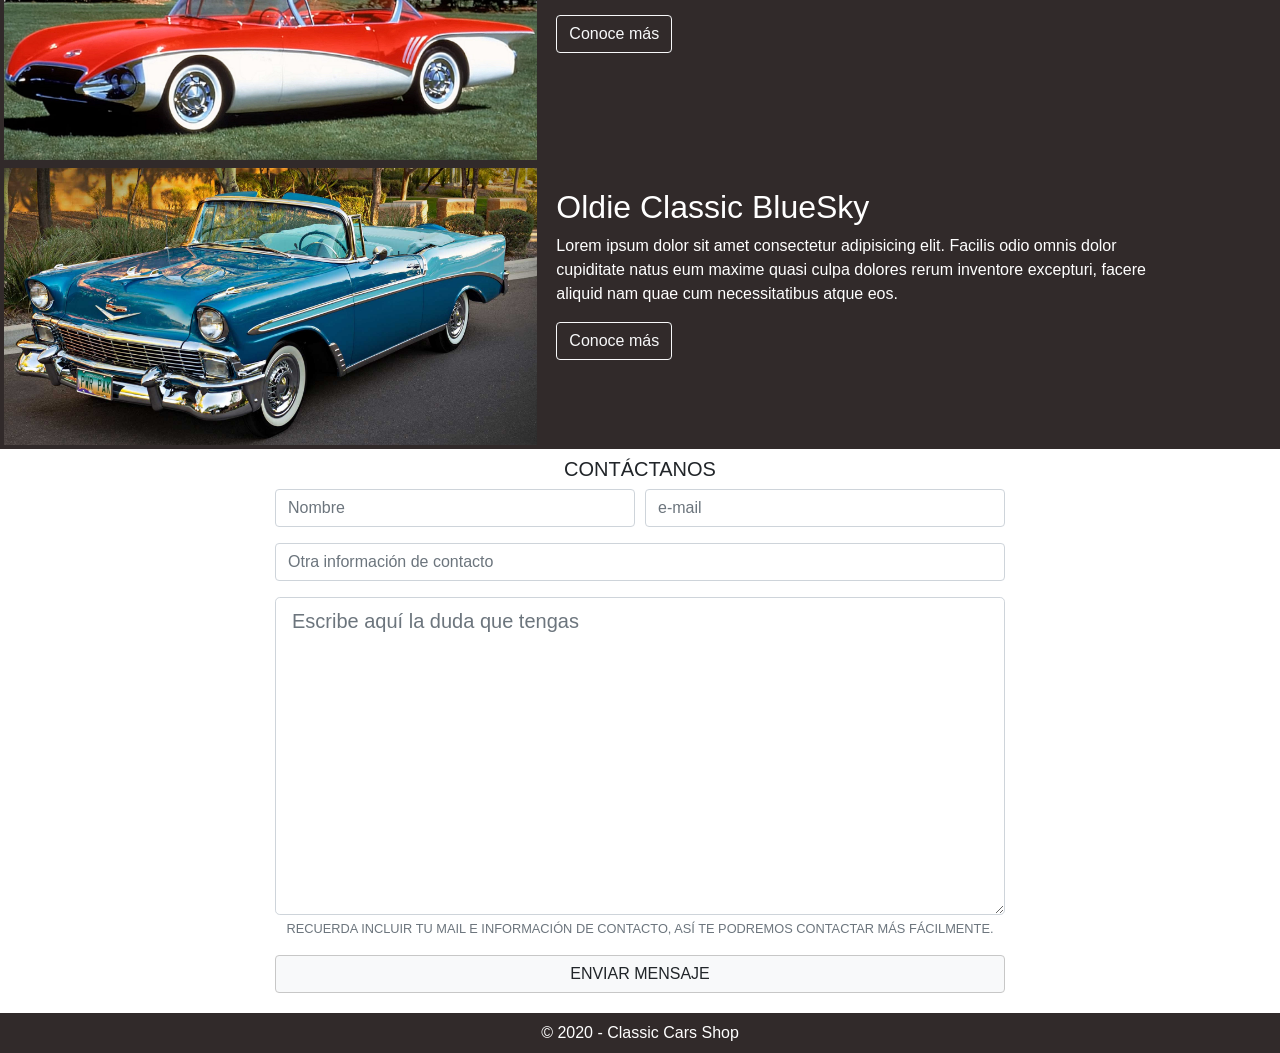
==== commit c67fbefb: "Cambio de color de titulo" ====
--- a/index.html
+++ b/index.html
@@ -75,8 +75,8 @@
           <div class="container">
             <div class="row align-items-center justify-content-center text">
               <div id="text" class="col-md-6">
-                <h1>Classic Cars Shop</h1>
-                <p>Restauramos tus clásicos favoritos.</p>
+                <h1 style="color: #dae2e4;">Classic Cars Shop</h1>
+                <p style="color: #dae2e4;">Restauramos tus clásicos favoritos.</p>
               </div>
             </div>
           </div>
